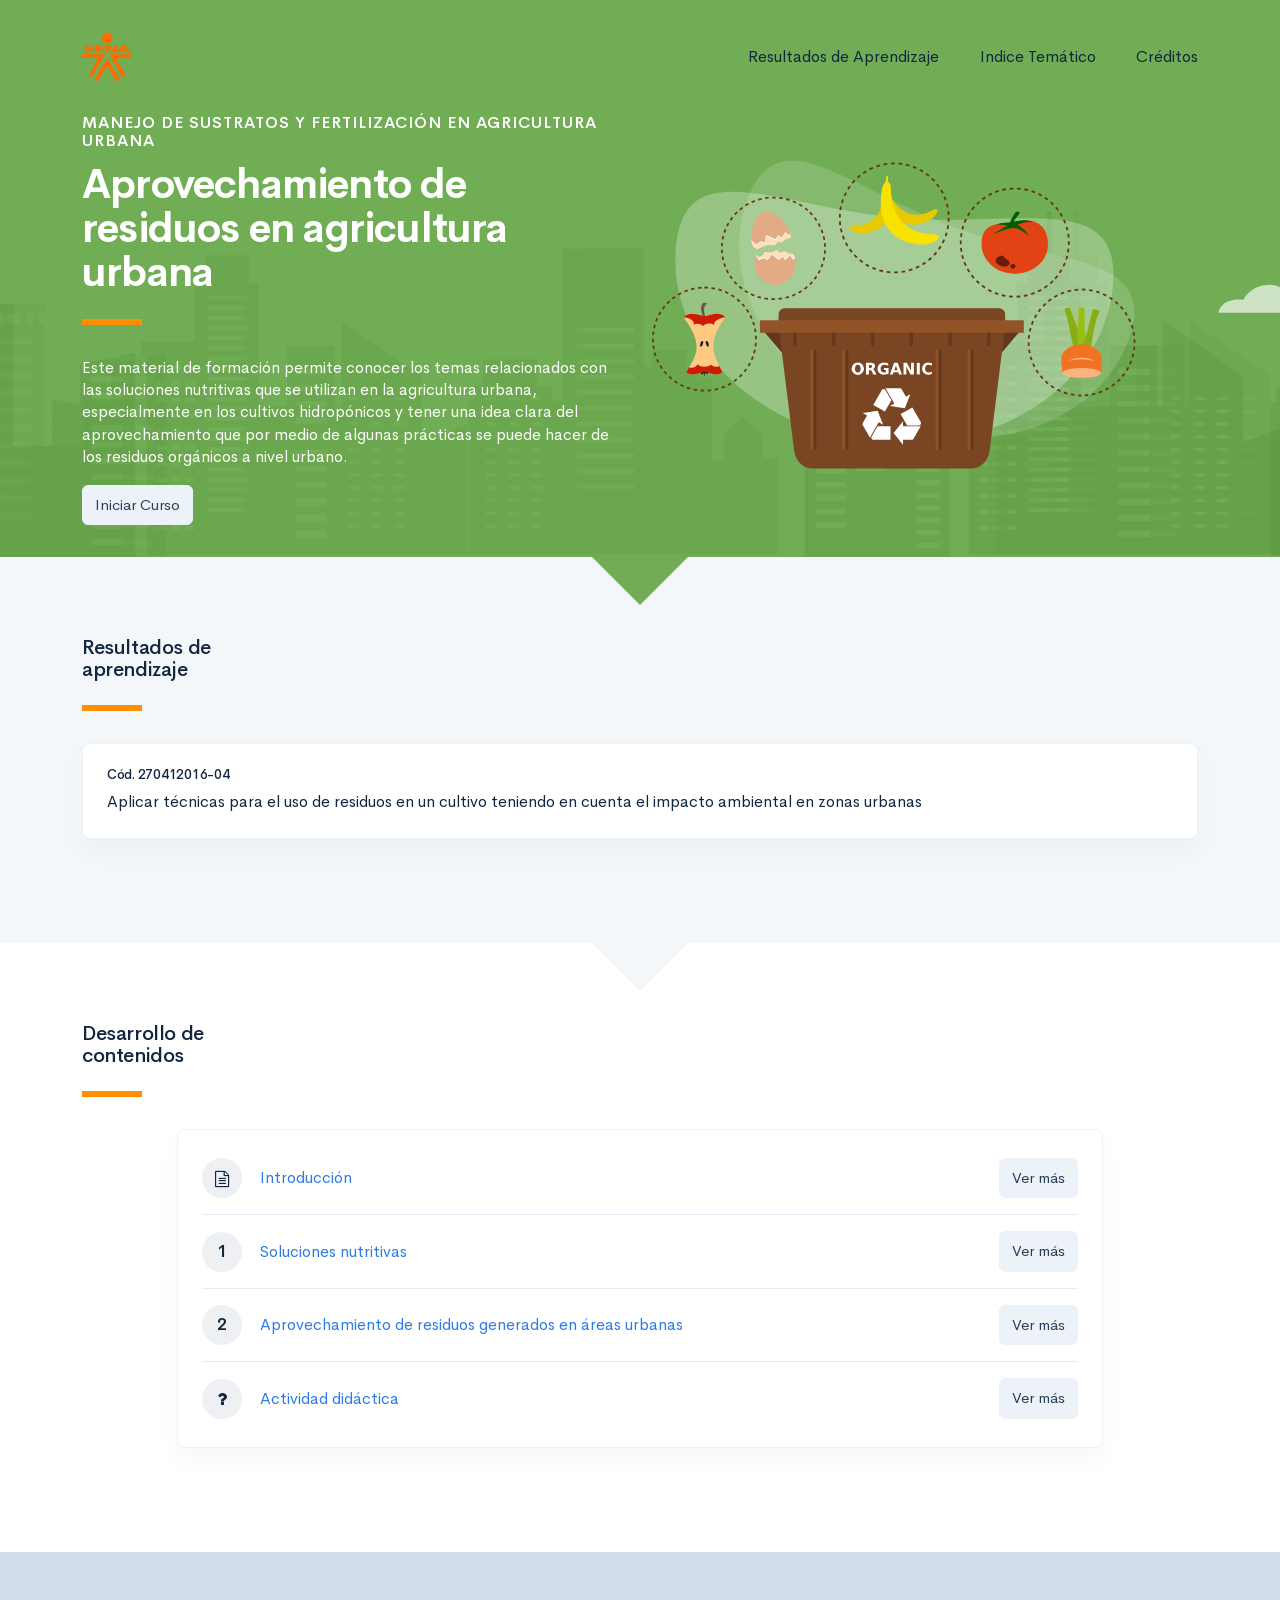
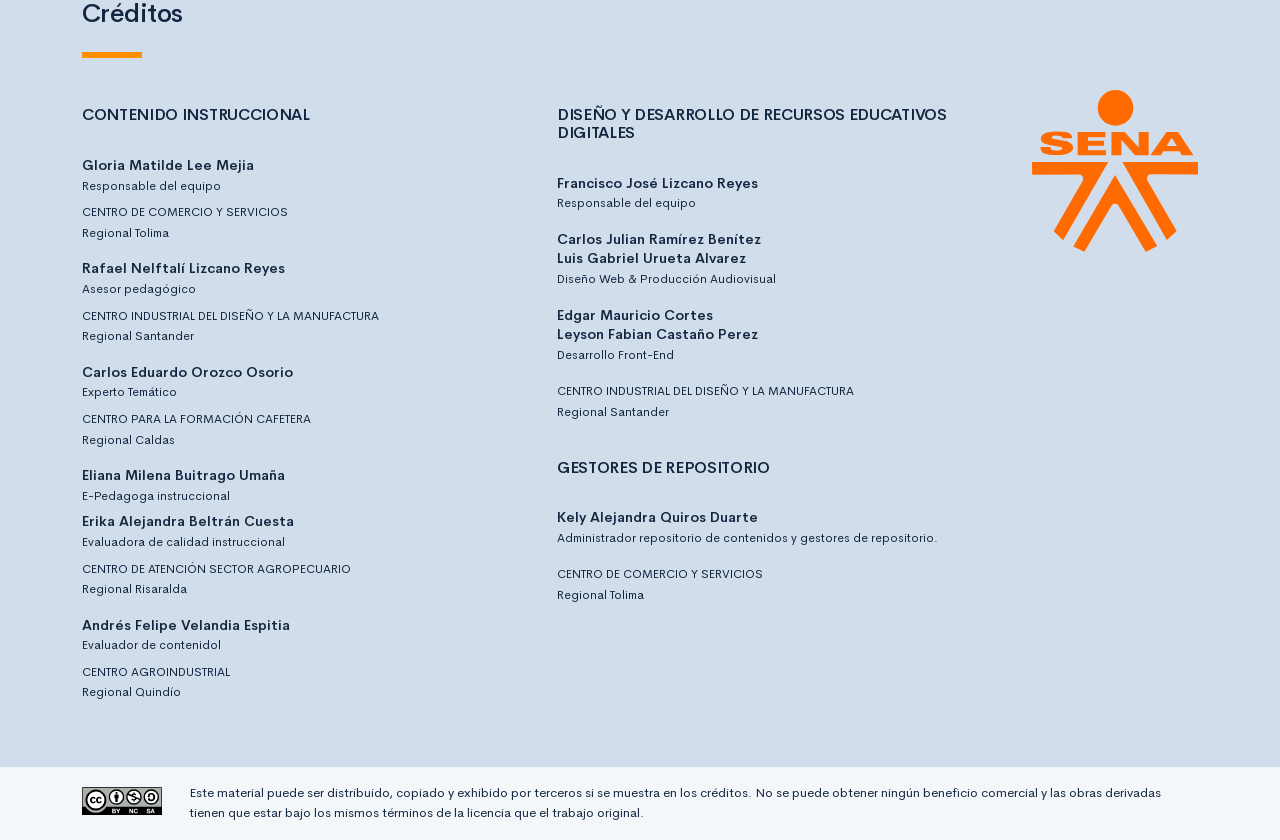
==== public/index.html @ f0a4de17 "Carga de contenido" ====
<!DOCTYPE html>
<html lang="es">
    <head>
        <meta charset="UTF-8">
        <meta name="viewport" content="width=device-width, user-scalable=no, initial-scale=1.0, maximum-scale=1.0, minimum-scale=1.0">
        <title>Aprovechamiento de residuos en agricultura urbana</title>
        <meta meta name="description" content="Este material de formación permite conocer los temas relacionados con las soluciones nutritivas que se utilizan en la agricultura urbana, especialmente en los cultivos hidropónicos y tener una idea clara del aprovechamiento que por medio de algunas prácticas se puede hacer de los residuos orgánicos a nivel urbano.">
        <link rel="icon" type="image/svg+xml" href="assets/images/logos/senaLogo.svg">
        <link rel="stylesheet" href="assets/fonts/feather/feather.css">
        <link rel="stylesheet" href="assets/fonts/fontawesome/css/font-awesome.css">
        <link href="assets/css/fancybox.css" rel="stylesheet">
        <link href="assets/css/animate.css" rel="stylesheet">
        <link rel="stylesheet" href="assets/css/main.css">
    </head>
    <body class="theme-dark page-header-textura" id="page-home">
        <header class="curso-presentacion page-header" id="CursoPresentacion">
            <div class="page-textura">
                <div class="container">
                    <div class="curso-topbar"><a class="curso-topbar__logo"><svg xmlns="http://www.w3.org/2000/svg" width="168.273" height="164.177" viewBox="0 0 168.273 164.177">
                                <path id="SENA_LOGO" data-name="SENA LOGO" d="M85.349,1a18.09,18.09,0,1,0,18.09,18.09h0A18.1,18.1,0,0,0,85.349,1ZM25.617,42.983a33.722,33.722,0,0,0-9.386,1.024,11.156,11.156,0,0,0-5.12,2.56A5.346,5.346,0,0,0,10.086,52.2c.683,1.707,2.56,2.9,4.608,3.584,4.437,1.536,9.386,1.877,13.994,2.731a5.1,5.1,0,0,1,2.389,1.024,1.369,1.369,0,0,1-.683,2.048,9.146,9.146,0,0,1-5.291.683A8.354,8.354,0,0,1,20.5,61.244a1.962,1.962,0,0,1-.853-2.389H9.233A7.663,7.663,0,0,0,10.6,63.463a7.59,7.59,0,0,0,4.267,2.389A28.541,28.541,0,0,0,23.4,66.876,52.426,52.426,0,0,0,35,66.023a11.043,11.043,0,0,0,5.8-2.9,5.358,5.358,0,0,0-1.365-8.533,21.267,21.267,0,0,0-5.8-2.048c-3.072-.683-5.973-1.024-9.045-1.536a9.114,9.114,0,0,1-3.072-.853,1.226,1.226,0,0,1,0-2.219,9.369,9.369,0,0,1,4.437-.683,10.554,10.554,0,0,1,4.608.853A1.877,1.877,0,0,1,31.59,49.81h9.9a5.669,5.669,0,0,0-1.195-3.584A8.875,8.875,0,0,0,35.515,43.5c-3.584-.341-6.827-.512-9.9-.512Zm21.333.683V67.217H75.792V62.1H57.531V57.489H73.744V52.54H57.531V48.786H75.109v-5.12Zm47.615,0H81.253V67.217H91.322V51.346l13.824,15.872h13.824V43.666H108.9v15.7Zm42.495,0L120.676,67.217h10.581l2.56-4.267H150.2l2.389,4.267h11.776l-15.53-23.551ZM142.35,49.3l5.12,8.533h-10.41ZM.7,74.044l.171,12.8L49,86.673c2.389.512,3.925,2.048,3.413,5.8l-29.7,51.711,9.557,9.045L78.01,74.044Zm91.646,0L137.4,152.89l9.9-8.874L117.433,92.3c-.512-3.584.853-5.291,3.413-5.8l48.127.171V74.044ZM84.837,87.185,42.512,159.546l11.264,5.461,28.159-47.615a4.283,4.283,0,0,1,2.9-1.195,4.681,4.681,0,0,1,3.072,1.195l28.159,47.786,11.605-5.973Z" transform="translate(-0.7 -1)" fill="#FF6B00" />
                            </svg>
                        </a><a class="curso-topbar__menubar collapsed btn-menu-responsive" data-toggle="collapse" href="#curso-topbar__nav" aria-expanded="false"><span></span><span></span><span></span></a>
                        <nav class="curso-topbar__nav collapse show" id="curso-topbar__nav">
                            <ul class="curso-topbar__list">
                                <li class="curso-topbar__item"><a class="curso-topbar__link" href="#ResultadosAprendizaje"><span>Resultados de Aprendizaje</span></a></li>
                                <li class="curso-topbar__item"><a class="curso-topbar__link" href="#IndiceTematico"><span>Indice Temático</span></a></li>
                                <li class="curso-topbar__item"><a class="curso-topbar__link" href="#Creditos"><span>Créditos</span></a></li>
                            </ul>
                        </nav>
                    </div>
                    <div class="curso-portada">
                        <div class="row align-items-center">
                            <div class="col-12 col-lg-6">
                                <h3 class="curso-subtitulo">Manejo de Sustratos y Fertilización en Agricultura Urbana</h3>
                                <h1 class="curso-titulo">Aprovechamiento de residuos en agricultura urbana</h1>
                                <div class="brand-line-primary"></div>
                                <p class="curso-descripcion">Este material de formación permite conocer los temas relacionados con las soluciones nutritivas que se utilizan en la agricultura urbana, especialmente en los cultivos hidropónicos y tener una idea clara del aprovechamiento que por medio de algunas prácticas se puede hacer de los residuos orgánicos a nivel urbano.</p><a class="curso-btn-iniciar btn btn-light" href="main.html"><span>Iniciar Curso</span></a>
                            </div>
                            <div class="col-12 col-lg-6">
                                <div class="d-none d-lg-block"><img src="assets/images/header/header_media.svg"></div>
                            </div>
                        </div>
                    </div>
                </div>
            </div>
        </header>
        <section class="curso-resultados section bg-base-light" id="ResultadosAprendizaje">
            <div class="container">
                <h2> Resultados de <br>aprendizaje</h2>
                <div class="brand-line-primary"></div>
                <div class="card resultado-item">
                    <div class="card-body">
                        <h5>Cód. 270412016-04</h5>
                        <p class="mb-0">Aplicar técnicas para el uso de residuos en un cultivo teniendo en cuenta el impacto ambiental en zonas urbanas</p>
                    </div>
                </div>
            </div>
        </section>
        <section class="curso-indice-tematico section" id="IndiceTematico">
            <div class="container">
                <h2>Desarrollo de <br>contenidos</h2>
                <div class="brand-line-primary"></div>
                <div class="row justify-content-center">
                    <div class="col-12 col-sm-10">
                        <div class="card wow flipInX" data-wow-delay=".4s">
                            <div class="card-body">
                                <ul class="list-group list-group-flush list my-n3 nav-temas">
                                    <li class="list-group-item nav-tema-item">
                                        <div class="row align-items-center">
                                            <div class="col-auto">
                                                <div class="avatar avatar-sm"><span class="nav-tema-item__icon avatar-title font-size-lg bg-secondary-soft rounded-circle text-primary font-weight-bold"> <i class="fa fa-file-text-o"></i></span></div>
                                            </div>
                                            <div class="col ml-n2"><span class="nav-tema-item__titulo"> <a href="main.html#page/introduccion/">Introducción</a></span></div>
                                            <div class="col-auto"> <a class="btn btn-light nav-tema-item__btn" href="main.html#page/introduccion/">Ver más</a></div>
                                        </div>
                                    </li>
                                    <li class="list-group-item nav-tema-item">
                                        <div class="row align-items-center">
                                            <div class="col-auto">
                                                <div class="avatar avatar-sm"><span class="nav-tema-item__icon avatar-title font-size-lg bg-secondary-soft rounded-circle text-primary font-weight-bold">1</span></div>
                                            </div>
                                            <div class="col ml-n2"><span class="nav-tema-item__titulo"> <a href="main.html#page/soluciones-nutritivas/">Soluciones nutritivas</a></span></div>
                                            <div class="col-auto"> <a class="btn btn-light nav-tema-item__btn" href="main.html#page/soluciones-nutritivas/">Ver más</a></div>
                                        </div>
                                    </li>
                                    <li class="list-group-item nav-tema-item">
                                        <div class="row align-items-center">
                                            <div class="col-auto">
                                                <div class="avatar avatar-sm"><span class="nav-tema-item__icon avatar-title font-size-lg bg-secondary-soft rounded-circle text-primary font-weight-bold">2</span></div>
                                            </div>
                                            <div class="col ml-n2"><span class="nav-tema-item__titulo"> <a href="main.html#page/aprovechamiento-residuos/">Aprovechamiento de residuos generados en áreas urbanas</a></span></div>
                                            <div class="col-auto"> <a class="btn btn-light nav-tema-item__btn" href="main.html#page/aprovechamiento-residuos/">Ver más</a></div>
                                        </div>
                                    </li>
                                    <li class="list-group-item nav-tema-item">
                                        <div class="row align-items-center">
                                            <div class="col-auto">
                                                <div class="avatar avatar-sm"><span class="nav-tema-item__icon avatar-title font-size-lg bg-secondary-soft rounded-circle text-primary font-weight-bold"> <i class="fa fa-question"></i></span></div>
                                            </div>
                                            <div class="col ml-n2"><span class="nav-tema-item__titulo"> <a href="main.html#page/actividad-1/index.html">Actividad didáctica</a></span></div>
                                            <div class="col-auto"> <a class="btn btn-light nav-tema-item__btn" href="main.html#page/actividad-1/index.html">Ver más</a></div>
                                        </div>
                                    </li>
                                </ul>
                            </div>
                        </div>
                    </div>
                </div>
            </div>
        </section>
        <footer class="footer" id="Creditos">
            <div class="container">
                <h1>Créditos </h1>
                <div class="brand-line-primary"></div>
                <div class="row">
                    <div class="col-12 col-md-5">
                        <h3 class="footer-subtitulo">Contenido Instruccional</h3>
                        <p class="footer-texto mb-2"><strong>Gloria Matilde Lee Mejia </strong><br /> <span class="text-small">Responsable del equipo</span></p>
                        <p class="footer-texto"><span class="text-small text-uppercase">Centro de Comercio y Servicios</span><br /><span class="text-small">Regional Tolima</span></p>
                        <p class="footer-texto mb-2"><strong>Rafael Nelftalí Lizcano Reyes</strong><br /> <span class="text-small">Asesor pedagógico<br /></span></p>
                        <p class="footer-texto"><span class="text-small text-uppercase">CENTRO INDUSTRIAL DEL DISEÑO Y LA MANUFACTURA </span><br /><span class="text-small">Regional Santander </span></p>
                        <p class="footer-texto mb-2"><strong>Carlos Eduardo Orozco Osorio</strong><br /> <span class="text-small">Experto Temático<br /></span></p>
                        <p class="footer-texto"><span class="text-small text-uppercase">Centro para la Formación Cafetera</span><br /><span class="text-small">Regional Caldas</span></p>
                        <p class="footer-texto mb-2"><strong>Eliana Milena Buitrago Umaña</strong><br /> <span class="text-small">E-Pedagoga instruccional<br /></span></p>
                        <p class="footer-texto mb-2"><strong>Erika Alejandra Beltrán Cuesta</strong><br /> <span class="text-small">Evaluadora de calidad instruccional<br /></span></p>
                        <p class="footer-texto"><span class="text-small text-uppercase">Centro de Atención Sector Agropecuario</span><br /><span class="text-small">Regional Risaralda</span></p>
                        <p class="footer-texto mb-2"><strong>Andrés Felipe Velandia Espitia</strong><br /> <span class="text-small">Evaluador de contenidol<br /></span></p>
                        <p class="footer-texto"><span class="text-small text-uppercase">Centro Agroindustrial</span><br /><span class="text-small">Regional Quindío</span></p>
                    </div>
                    <div class="col-12 col-md-5">
                        <h3 class="footer-subtitulo">Diseño y desarrollo de recursos educativos digitales</h3>
                        <p class="footer-texto"><strong>Francisco José Lizcano Reyes </strong><br /> <span class="text-small">Responsable del equipo<br /></span></p>
                        <p class="footer-texto"> <strong>Carlos Julian Ramírez Benítez</strong><br />
                            <strong>Luis Gabriel Urueta Alvarez</strong><br /><span class="text-small">Diseño Web & Producción Audiovisual<br /></span></p>
                        <p class="footer-texto"><strong>Edgar Mauricio Cortes</strong><br />
                            <strong>Leyson Fabian Castaño Perez</strong><br /> <span class="text-small">Desarrollo Front-End<br /></span></p>
                        <p class="footer-texto"><span class="text-small text-uppercase">CENTRO INDUSTRIAL DEL DISEÑO Y LA MANUFACTURA </span><br /><span class="text-small">Regional Santander </span></p>
                        <h3 class="footer-subtitulo mt-5">Gestores de repositorio</h3>
                        <p class="footer-texto"><strong>Kely Alejandra Quiros Duarte </strong><br /> <span class="text-small">Administrador repositorio de contenidos y gestores de repositorio.<br /></span></p>
                        <p class="footer-texto"><span class="text-small text-uppercase">Centro de comercio y servicios </span><br /><span class="text-small">Regional Tolima</span></p>
                    </div>
                    <div class="col-12 col-md-2">
                        <div class="d-flex flex-column justify-content-center"><img src="assets/images/logos/senaLogo.svg" /></div>
                    </div>
                </div>
            </div>
        </footer>
        <section id="cc">
            <div class="container">
                <div class="d-flex flex-column flex-sm-row"><span class="pr-3"><i class="icon cc"></i></span><span>Este material puede ser distribuido, copiado y exhibido por terceros si se muestra en los créditos. No se puede obtener ningún beneficio comercial y las obras derivadas tienen que estar bajo los mismos términos de la licencia que el trabajo original.</span></div>
            </div>
        </section>
        <script src="assets/js/vendor.js"></script>
        <script src="assets/js/global.js"> </script>
        <script src="assets/js/pages.js"></script>
    </body>
</html>
---- public/assets/fonts/feather/feather.css ----
@font-face {
  font-family: 'Feather';
  src:
    url('fonts/Feather.ttf?sdxovp') format('truetype'),
    url('fonts/Feather.woff?sdxovp') format('woff'),
    url('fonts/Feather.svg?sdxovp#Feather') format('svg');
  font-weight: normal;
  font-style: normal;
}

.fe {
  /* use !important to prevent issues with browser extensions that change fonts */
  font-family: 'Feather' !important;
  speak: none;
  font-style: normal;
  font-weight: normal;
  font-variant: normal;
  text-transform: none;
  line-height: 1;

  /* Better Font Rendering =========== */
  -webkit-font-smoothing: antialiased;
  -moz-osx-font-smoothing: grayscale;
}

.fe-activity:before {
  content: "\e900";
}
.fe-airplay:before {
  content: "\e901";
}
.fe-alert-circle:before {
  content: "\e902";
}
.fe-alert-octagon:before {
  content: "\e903";
}
.fe-alert-triangle:before {
  content: "\e904";
}
.fe-align-center:before {
  content: "\e905";
}
.fe-align-justify:before {
  content: "\e906";
}
.fe-align-left:before {
  content: "\e907";
}
.fe-align-right:before {
  content: "\e908";
}
.fe-anchor:before {
  content: "\e909";
}
.fe-aperture:before {
  content: "\e90a";
}
.fe-archive:before {
  content: "\e90b";
}
.fe-arrow-down:before {
  content: "\e90c";
}
.fe-arrow-down-circle:before {
  content: "\e90d";
}
.fe-arrow-down-left:before {
  content: "\e90e";
}
.fe-arrow-down-right:before {
  content: "\e90f";
}
.fe-arrow-left:before {
  content: "\e910";
}
.fe-arrow-left-circle:before {
  content: "\e911";
}
.fe-arrow-right:before {
  content: "\e912";
}
.fe-arrow-right-circle:before {
  content: "\e913";
}
.fe-arrow-up:before {
  content: "\e914";
}
.fe-arrow-up-circle:before {
  content: "\e915";
}
.fe-arrow-up-left:before {
  content: "\e916";
}
.fe-arrow-up-right:before {
  content: "\e917";
}
.fe-at-sign:before {
  content: "\e918";
}
.fe-award:before {
  content: "\e919";
}
.fe-bar-chart:before {
  content: "\e91a";
}
.fe-bar-chart-2:before {
  content: "\e91b";
}
.fe-battery:before {
  content: "\e91c";
}
.fe-battery-charging:before {
  content: "\e91d";
}
.fe-bell:before {
  content: "\e91e";
}
.fe-bell-off:before {
  content: "\e91f";
}
.fe-bluetooth:before {
  content: "\e920";
}
.fe-bold:before {
  content: "\e921";
}
.fe-book:before {
  content: "\e922";
}
.fe-book-open:before {
  content: "\e923";
}
.fe-bookmark:before {
  content: "\e924";
}
.fe-box:before {
  content: "\e925";
}
.fe-briefcase:before {
  content: "\e926";
}
.fe-calendar:before {
  content: "\e927";
}
.fe-camera:before {
  content: "\e928";
}
.fe-camera-off:before {
  content: "\e929";
}
.fe-cast:before {
  content: "\e92a";
}
.fe-check:before {
  content: "\e92b";
}
.fe-check-circle:before {
  content: "\e92c";
}
.fe-check-square:before {
  content: "\e92d";
}
.fe-chevron-down:before {
  content: "\e92e";
}
.fe-chevron-left:before {
  content: "\e92f";
}
.fe-chevron-right:before {
  content: "\e930";
}
.fe-chevron-up:before {
  content: "\e931";
}
.fe-chevrons-down:before {
  content: "\e932";
}
.fe-chevrons-left:before {
  content: "\e933";
}
.fe-chevrons-right:before {
  content: "\e934";
}
.fe-chevrons-up:before {
  content: "\e935";
}
.fe-chrome:before {
  content: "\e936";
}
.fe-circle:before {
  content: "\e937";
}
.fe-clipboard:before {
  content: "\e938";
}
.fe-clock:before {
  content: "\e939";
}
.fe-cloud:before {
  content: "\e93a";
}
.fe-cloud-drizzle:before {
  content: "\e93b";
}
.fe-cloud-lightning:before {
  content: "\e93c";
}
.fe-cloud-off:before {
  content: "\e93d";
}
.fe-cloud-rain:before {
  content: "\e93e";
}
.fe-cloud-snow:before {
  content: "\e93f";
}
.fe-code:before {
  content: "\e940";
}
.fe-codepen:before {
  content: "\e941";
}
.fe-command:before {
  content: "\e942";
}
.fe-compass:before {
  content: "\e943";
}
.fe-copy:before {
  content: "\e944";
}
.fe-corner-down-left:before {
  content: "\e945";
}
.fe-corner-down-right:before {
  content: "\e946";
}
.fe-corner-left-down:before {
  content: "\e947";
}
.fe-corner-left-up:before {
  content: "\e948";
}
.fe-corner-right-down:before {
  content: "\e949";
}
.fe-corner-right-up:before {
  content: "\e94a";
}
.fe-corner-up-left:before {
  content: "\e94b";
}
.fe-corner-up-right:before {
  content: "\e94c";
}
.fe-cpu:before {
  content: "\e94d";
}
.fe-credit-card:before {
  content: "\e94e";
}
.fe-crop:before {
  content: "\e94f";
}
.fe-crosshair:before {
  content: "\e950";
}
.fe-database:before {
  content: "\e951";
}
.fe-delete:before {
  content: "\e952";
}
.fe-disc:before {
  content: "\e953";
}
.fe-dollar-sign:before {
  content: "\e954";
}
.fe-download:before {
  content: "\e955";
}
.fe-download-cloud:before {
  content: "\e956";
}
.fe-droplet:before {
  content: "\e957";
}
.fe-edit:before {
  content: "\e958";
}
.fe-edit-2:before {
  content: "\e959";
}
.fe-edit-3:before {
  content: "\e95a";
}
.fe-external-link:before {
  content: "\e95b";
}
.fe-eye:before {
  content: "\e95c";
}
.fe-eye-off:before {
  content: "\e95d";
}
.fe-facebook:before {
  content: "\e95e";
}
.fe-fast-forward:before {
  content: "\e95f";
}
.fe-feather:before {
  content: "\e960";
}
.fe-file:before {
  content: "\e961";
}
.fe-file-minus:before {
  content: "\e962";
}
.fe-file-plus:before {
  content: "\e963";
}
.fe-file-text:before {
  content: "\e964";
}
.fe-film:before {
  content: "\e965";
}
.fe-filter:before {
  content: "\e966";
}
.fe-flag:before {
  content: "\e967";
}
.fe-folder:before {
  content: "\e968";
}
.fe-folder-minus:before {
  content: "\e969";
}
.fe-folder-plus:before {
  content: "\e96a";
}
.fe-gift:before {
  content: "\e96b";
}
.fe-git-branch:before {
  content: "\e96c";
}
.fe-git-commit:before {
  content: "\e96d";
}
.fe-git-merge:before {
  content: "\e96e";
}
.fe-git-pull-request:before {
  content: "\e96f";
}
.fe-github:before {
  content: "\e970";
}
.fe-gitlab:before {
  content: "\e971";
}
.fe-globe:before {
  content: "\e972";
}
.fe-grid:before {
  content: "\e973";
}
.fe-hard-drive:before {
  content: "\e974";
}
.fe-hash:before {
  content: "\e975";
}
.fe-headphones:before {
  content: "\e976";
}
.fe-heart:before {
  content: "\e977";
}
.fe-help-circle:before {
  content: "\e978";
}
.fe-home:before {
  content: "\e979";
}
.fe-image:before {
  content: "\e97a";
}
.fe-inbox:before {
  content: "\e97b";
}
.fe-info:before {
  content: "\e97c";
}
.fe-instagram:before {
  content: "\e97d";
}
.fe-italic:before {
  content: "\e97e";
}
.fe-layers:before {
  content: "\e97f";
}
.fe-layout:before {
  content: "\e980";
}
.fe-life-buoy:before {
  content: "\e981";
}
.fe-link:before {
  content: "\e982";
}
.fe-link-2:before {
  content: "\e983";
}
.fe-linkedin:before {
  content: "\e984";
}
.fe-list:before {
  content: "\e985";
}
.fe-loader:before {
  content: "\e986";
}
.fe-lock:before {
  content: "\e987";
}
.fe-log-in:before {
  content: "\e988";
}
.fe-log-out:before {
  content: "\e989";
}
.fe-mail:before {
  content: "\e98a";
}
.fe-map:before {
  content: "\e98b";
}
.fe-map-pin:before {
  content: "\e98c";
}
.fe-maximize:before {
  content: "\e98d";
}
.fe-maximize-2:before {
  content: "\e98e";
}
.fe-menu:before {
  content: "\e98f";
}
.fe-message-circle:before {
  content: "\e990";
}
.fe-message-square:before {
  content: "\e991";
}
.fe-mic:before {
  content: "\e992";
}
.fe-mic-off:before {
  content: "\e993";
}
.fe-minimize:before {
  content: "\e994";
}
.fe-minimize-2:before {
  content: "\e995";
}
.fe-minus:before {
  content: "\e996";
}
.fe-minus-circle:before {
  content: "\e997";
}
.fe-minus-square:before {
  content: "\e998";
}
.fe-monitor:before {
  content: "\e999";
}
.fe-moon:before {
  content: "\e99a";
}
.fe-more-horizontal:before {
  content: "\e99b";
}
.fe-more-vertical:before {
  content: "\e99c";
}
.fe-move:before {
  content: "\e99d";
}
.fe-music:before {
  content: "\e99e";
}
.fe-navigation:before {
  content: "\e99f";
}
.fe-navigation-2:before {
  content: "\e9a0";
}
.fe-octagon:before {
  content: "\e9a1";
}
.fe-package:before {
  content: "\e9a2";
}
.fe-paperclip:before {
  content: "\e9a3";
}
.fe-pause:before {
  content: "\e9a4";
}
.fe-pause-circle:before {
  content: "\e9a5";
}
.fe-percent:before {
  content: "\e9a6";
}
.fe-phone:before {
  content: "\e9a7";
}
.fe-phone-call:before {
  content: "\e9a8";
}
.fe-phone-forwarded:before {
  content: "\e9a9";
}
.fe-phone-incoming:before {
  content: "\e9aa";
}
.fe-phone-missed:before {
  content: "\e9ab";
}
.fe-phone-off:before {
  content: "\e9ac";
}
.fe-phone-outgoing:before {
  content: "\e9ad";
}
.fe-pie-chart:before {
  content: "\e9ae";
}
.fe-play:before {
  content: "\e9af";
}
.fe-play-circle:before {
  content: "\e9b0";
}
.fe-plus:before {
  content: "\e9b1";
}
.fe-plus-circle:before {
  content: "\e9b2";
}
.fe-plus-square:before {
  content: "\e9b3";
}
.fe-pocket:before {
  content: "\e9b4";
}
.fe-power:before {
  content: "\e9b5";
}
.fe-printer:before {
  content: "\e9b6";
}
.fe-radio:before {
  content: "\e9b7";
}
.fe-refresh-ccw:before {
  content: "\e9b8";
}
.fe-refresh-cw:before {
  content: "\e9b9";
}
.fe-repeat:before {
  content: "\e9ba";
}
.fe-rewind:before {
  content: "\e9bb";
}
.fe-rotate-ccw:before {
  content: "\e9bc";
}
.fe-rotate-cw:before {
  content: "\e9bd";
}
.fe-rss:before {
  content: "\e9be";
}
.fe-save:before {
  content: "\e9bf";
}
.fe-scissors:before {
  content: "\e9c0";
}
.fe-search:before {
  content: "\e9c1";
}
.fe-send:before {
  content: "\e9c2";
}
.fe-server:before {
  content: "\e9c3";
}
.fe-settings:before {
  content: "\e9c4";
}
.fe-share:before {
  content: "\e9c5";
}
.fe-share-2:before {
  content: "\e9c6";
}
.fe-shield:before {
  content: "\e9c7";
}
.fe-shield-off:before {
  content: "\e9c8";
}
.fe-shopping-bag:before {
  content: "\e9c9";
}
.fe-shopping-cart:before {
  content: "\e9ca";
}
.fe-shuffle:before {
  content: "\e9cb";
}
.fe-sidebar:before {
  content: "\e9cc";
}
.fe-skip-back:before {
  content: "\e9cd";
}
.fe-skip-forward:before {
  content: "\e9ce";
}
.fe-slack:before {
  content: "\e9cf";
}
.fe-slash:before {
  content: "\e9d0";
}
.fe-sliders:before {
  content: "\e9d1";
}
.fe-smartphone:before {
  content: "\e9d2";
}
.fe-speaker:before {
  content: "\e9d3";
}
.fe-square:before {
  content: "\e9d4";
}
.fe-star:before {
  content: "\e9d5";
}
.fe-stop-circle:before {
  content: "\e9d6";
}
.fe-sun:before {
  content: "\e9d7";
}
.fe-sunrise:before {
  content: "\e9d8";
}
.fe-sunset:before {
  content: "\e9d9";
}
.fe-tablet:before {
  content: "\e9da";
}
.fe-tag:before {
  content: "\e9db";
}
.fe-target:before {
  content: "\e9dc";
}
.fe-terminal:before {
  content: "\e9dd";
}
.fe-thermometer:before {
  content: "\e9de";
}
.fe-thumbs-down:before {
  content: "\e9df";
}
.fe-thumbs-up:before {
  content: "\e9e0";
}
.fe-toggle-left:before {
  content: "\e9e1";
}
.fe-toggle-right:before {
  content: "\e9e2";
}
.fe-trash:before {
  content: "\e9e3";
}
.fe-trash-2:before {
  content: "\e9e4";
}
.fe-trending-down:before {
  content: "\e9e5";
}
.fe-trending-up:before {
  content: "\e9e6";
}
.fe-triangle:before {
  content: "\e9e7";
}
.fe-truck:before {
  content: "\e9e8";
}
.fe-tv:before {
  content: "\e9e9";
}
.fe-twitter:before {
  content: "\e9ea";
}
.fe-type:before {
  content: "\e9eb";
}
.fe-umbrella:before {
  content: "\e9ec";
}
.fe-underline:before {
  content: "\e9ed";
}
.fe-unlock:before {
  content: "\e9ee";
}
.fe-upload:before {
  content: "\e9ef";
}
.fe-upload-cloud:before {
  content: "\e9f0";
}
.fe-user:before {
  content: "\e9f1";
}
.fe-user-check:before {
  content: "\e9f2";
}
.fe-user-minus:before {
  content: "\e9f3";
}
.fe-user-plus:before {
  content: "\e9f4";
}
.fe-user-x:before {
  content: "\e9f5";
}
.fe-users:before {
  content: "\e9f6";
}
.fe-video:before {
  content: "\e9f7";
}
.fe-video-off:before {
  content: "\e9f8";
}
.fe-voicemail:before {
  content: "\e9f9";
}
.fe-volume:before {
  content: "\e9fa";
}
.fe-volume-1:before {
  content: "\e9fb";
}
.fe-volume-2:before {
  content: "\e9fc";
}
.fe-volume-x:before {
  content: "\e9fd";
}
.fe-watch:before {
  content: "\e9fe";
}
.fe-wifi:before {
  content: "\e9ff";
}
.fe-wifi-off:before {
  content: "\ea00";
}
.fe-wind:before {
  content: "\ea01";
}
.fe-x:before {
  content: "\ea02";
}
.fe-x-circle:before {
  content: "\ea03";
}
.fe-x-square:before {
  content: "\ea04";
}
.fe-youtube:before {
  content: "\ea05";
}
.fe-zap:before {
  content: "\ea06";
}
.fe-zap-off:before {
  content: "\ea07";
}
.fe-zoom-in:before {
  content: "\ea08";
}
.fe-zoom-out:before {
  content: "\ea09";
}
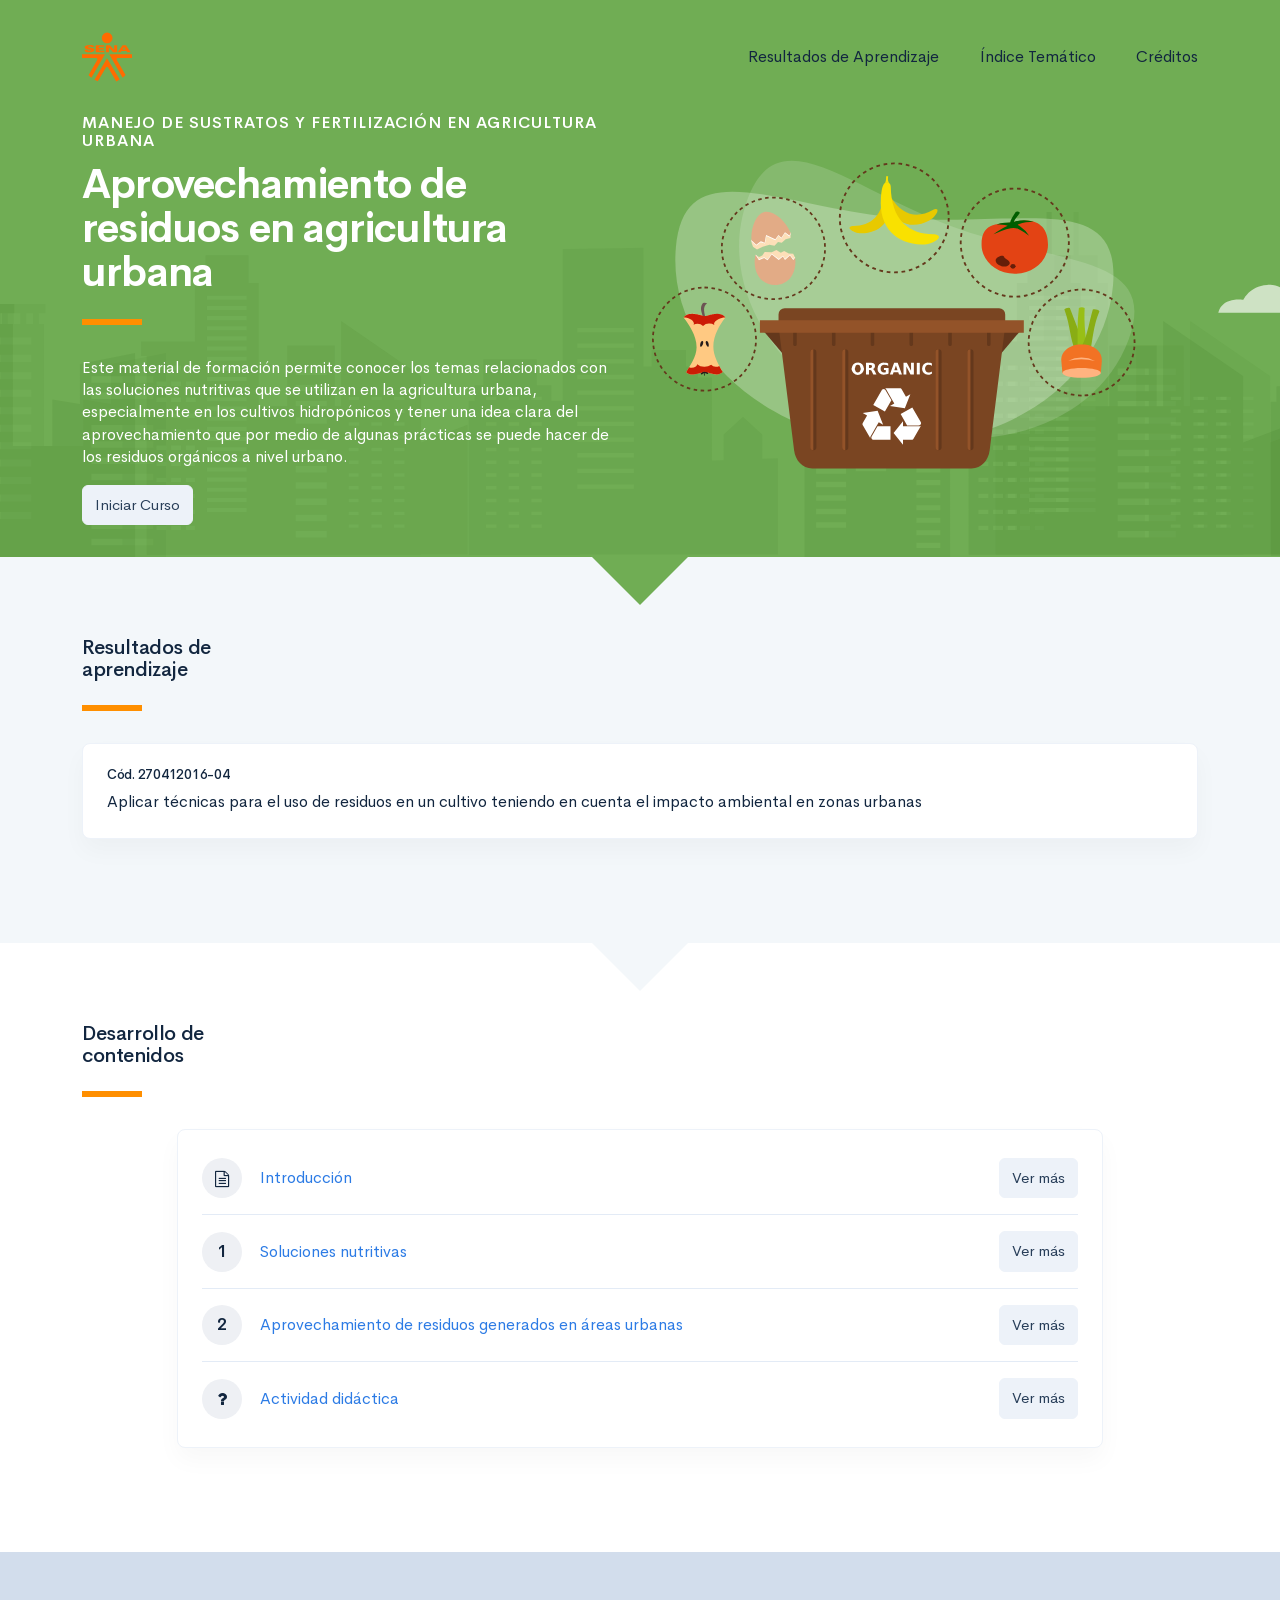
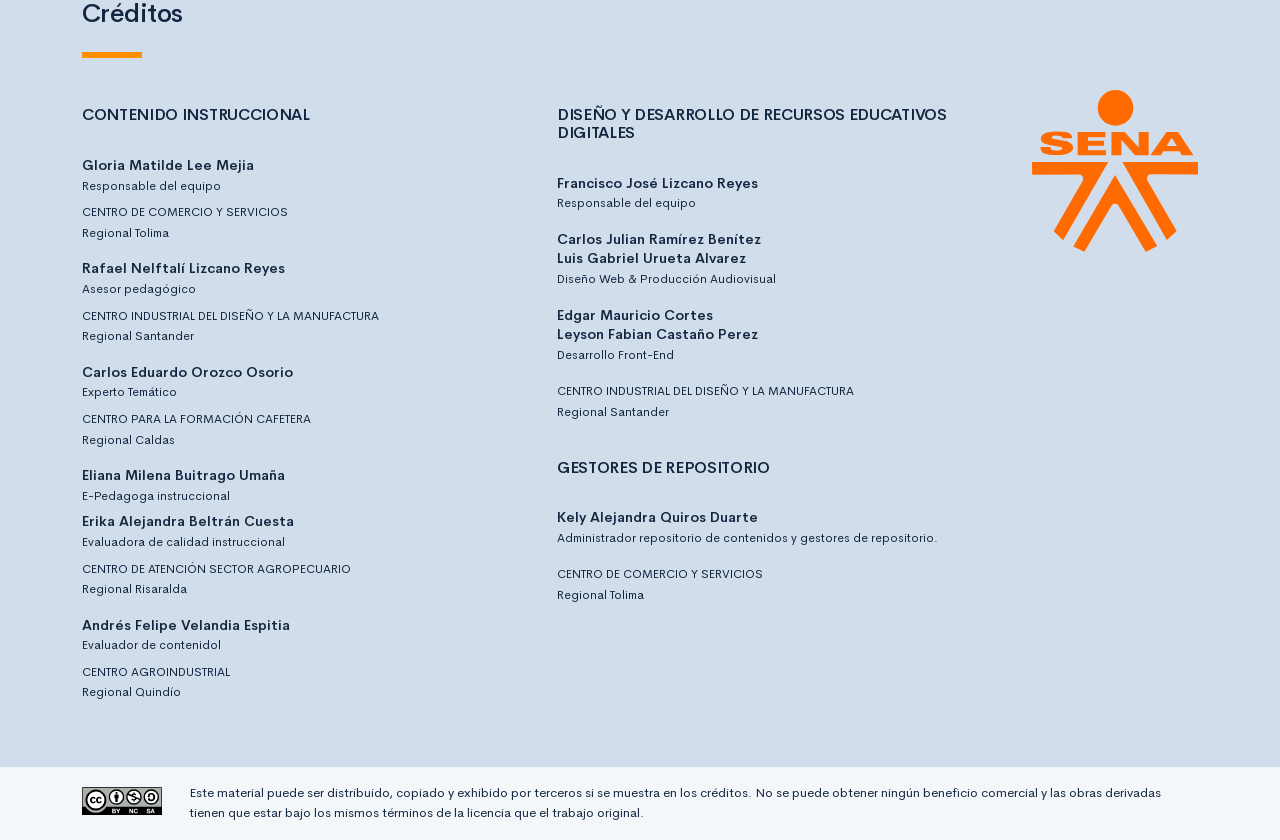
==== commit b8a8a1d7: "Ajustes revision leyson" ====
--- a/public/index.html
+++ b/public/index.html
@@ -23,7 +23,7 @@
                         <nav class="curso-topbar__nav collapse show" id="curso-topbar__nav">
                             <ul class="curso-topbar__list">
                                 <li class="curso-topbar__item"><a class="curso-topbar__link" href="#ResultadosAprendizaje"><span>Resultados de Aprendizaje</span></a></li>
-                                <li class="curso-topbar__item"><a class="curso-topbar__link" href="#IndiceTematico"><span>Indice Temático</span></a></li>
+                                <li class="curso-topbar__item"><a class="curso-topbar__link" href="#IndiceTematico"><span>Índice Temático</span></a></li>
                                 <li class="curso-topbar__item"><a class="curso-topbar__link" href="#Creditos"><span>Créditos</span></a></li>
                             </ul>
                         </nav>
@@ -97,8 +97,8 @@
                                             <div class="col-auto">
                                                 <div class="avatar avatar-sm"><span class="nav-tema-item__icon avatar-title font-size-lg bg-secondary-soft rounded-circle text-primary font-weight-bold"> <i class="fa fa-question"></i></span></div>
                                             </div>
-                                            <div class="col ml-n2"><span class="nav-tema-item__titulo"> <a href="main.html#page/actividad-1/index.html">Actividad didáctica</a></span></div>
-                                            <div class="col-auto"> <a class="btn btn-light nav-tema-item__btn" href="main.html#page/actividad-1/index.html">Ver más</a></div>
+                                            <div class="col ml-n2"><span class="nav-tema-item__titulo"> <a href="main.html#page/actividad-1/">Actividad didáctica</a></span></div>
+                                            <div class="col-auto"> <a class="btn btn-light nav-tema-item__btn" href="main.html#page/actividad-1/">Ver más</a></div>
                                         </div>
                                     </li>
                                 </ul>
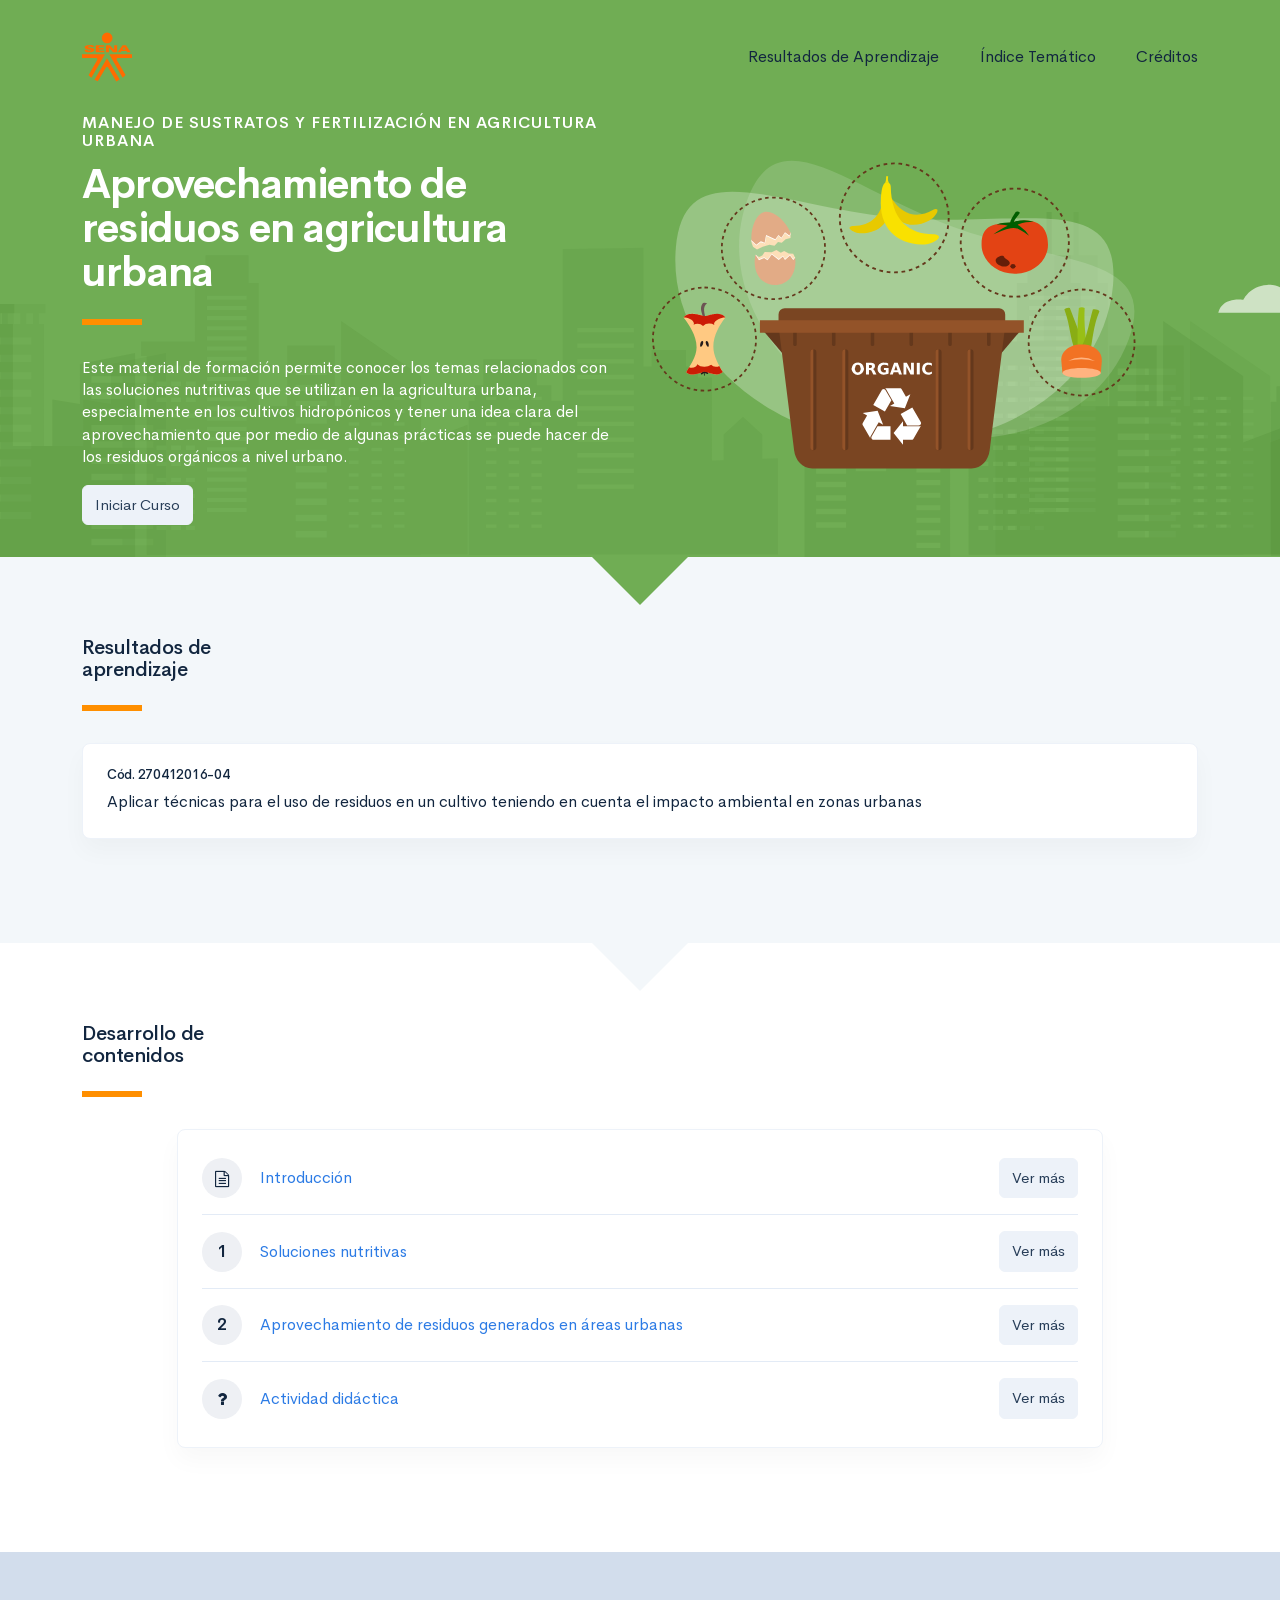
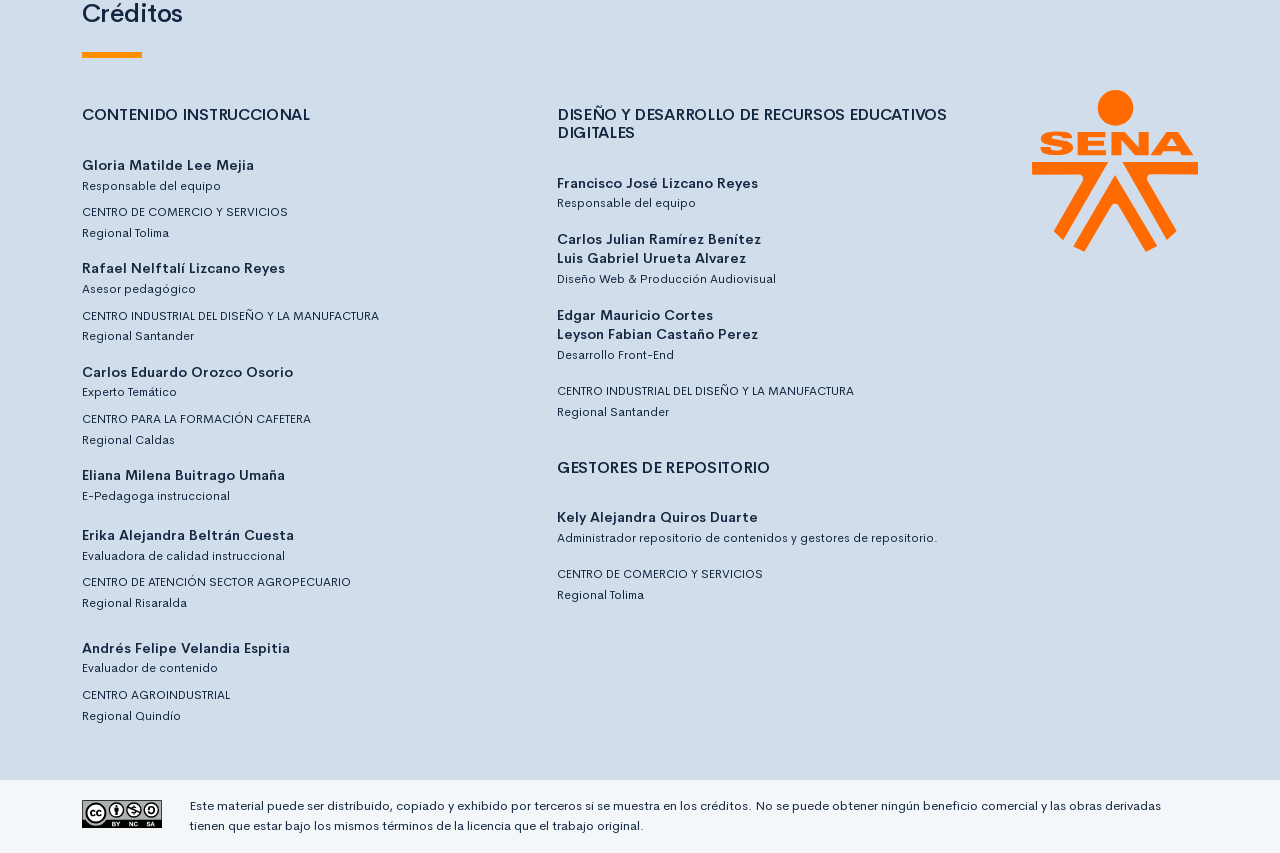
==== commit 220e9a0e: "ajustes gestores" ====
--- a/public/index.html
+++ b/public/index.html
@@ -121,11 +121,10 @@
                         <p class="footer-texto"><span class="text-small text-uppercase">CENTRO INDUSTRIAL DEL DISEÑO Y LA MANUFACTURA </span><br /><span class="text-small">Regional Santander </span></p>
                         <p class="footer-texto mb-2"><strong>Carlos Eduardo Orozco Osorio</strong><br /> <span class="text-small">Experto Temático<br /></span></p>
                         <p class="footer-texto"><span class="text-small text-uppercase">Centro para la Formación Cafetera</span><br /><span class="text-small">Regional Caldas</span></p>
-                        <p class="footer-texto mb-2"><strong>Eliana Milena Buitrago Umaña</strong><br /> <span class="text-small">E-Pedagoga instruccional<br /></span></p>
-                        <p class="footer-texto mb-2"><strong>Erika Alejandra Beltrán Cuesta</strong><br /> <span class="text-small">Evaluadora de calidad instruccional<br /></span></p>
-                        <p class="footer-texto"><span class="text-small text-uppercase">Centro de Atención Sector Agropecuario</span><br /><span class="text-small">Regional Risaralda</span></p>
-                        <p class="footer-texto mb-2"><strong>Andrés Felipe Velandia Espitia</strong><br /> <span class="text-small">Evaluador de contenidol<br /></span></p>
-                        <p class="footer-texto"><span class="text-small text-uppercase">Centro Agroindustrial</span><br /><span class="text-small">Regional Quindío</span></p>
+                        <p class="footer-texto mb-2"><strong>Eliana Milena Buitrago Umaña</strong><br /> <span class="text-small">E-Pedagoga instruccional</span><br /><br /><strong>Erika Alejandra Beltrán Cuesta</strong><br /> <span class="text-small">Evaluadora de calidad instruccional<br /></span></p>
+                        <p class="footer-texto mb-2"><span class="text-small text-uppercase">Centro de Atención Sector Agropecuario</span><br /><span class="text-small">Regional Risaralda</span></p>
+                        <p class="footer-texto mb-2"><br /><strong>Andrés Felipe Velandia Espitia</strong><br /> <span class="text-small">Evaluador de contenido<br /></span></p>
+                        <p class="footer-texto mb-2"><span class="text-small text-uppercase">Centro Agroindustrial</span><br /><span class="text-small">Regional Quindío</span></p>
                     </div>
                     <div class="col-12 col-md-5">
                         <h3 class="footer-subtitulo">Diseño y desarrollo de recursos educativos digitales</h3>
